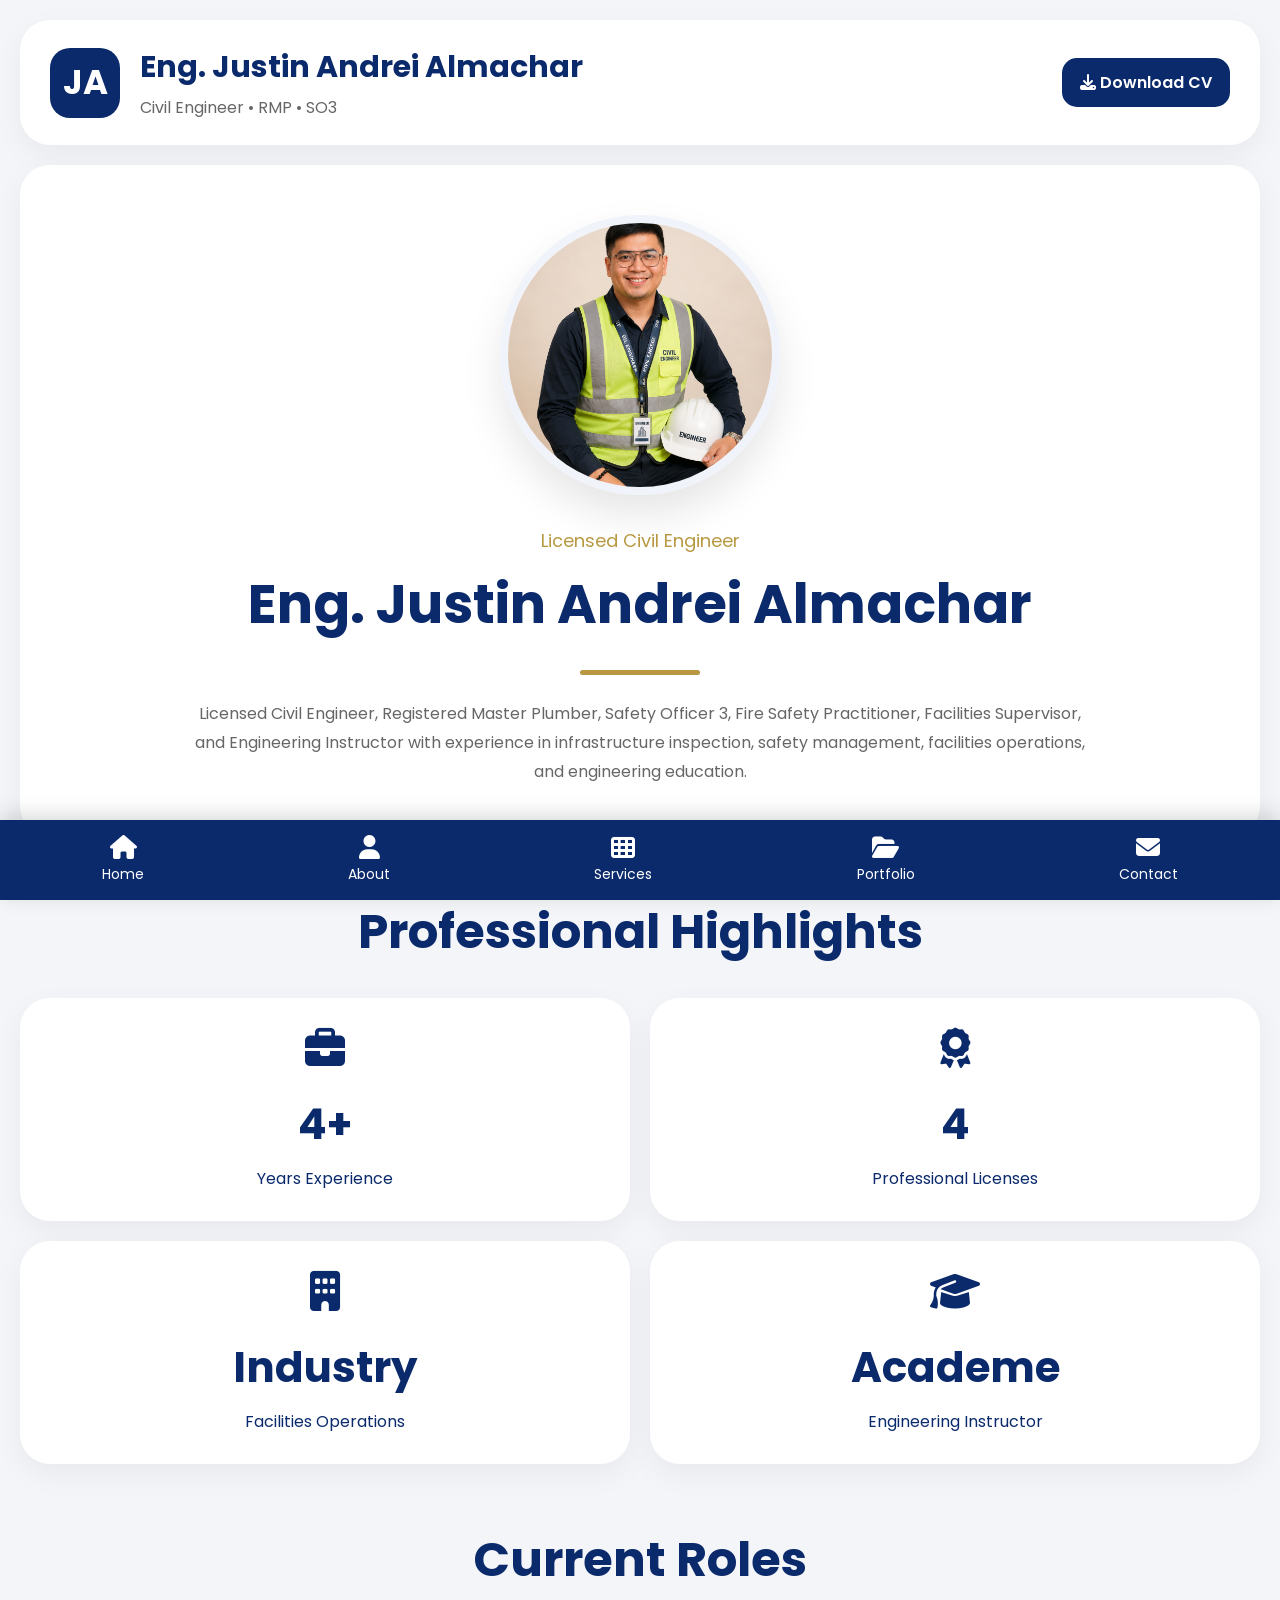
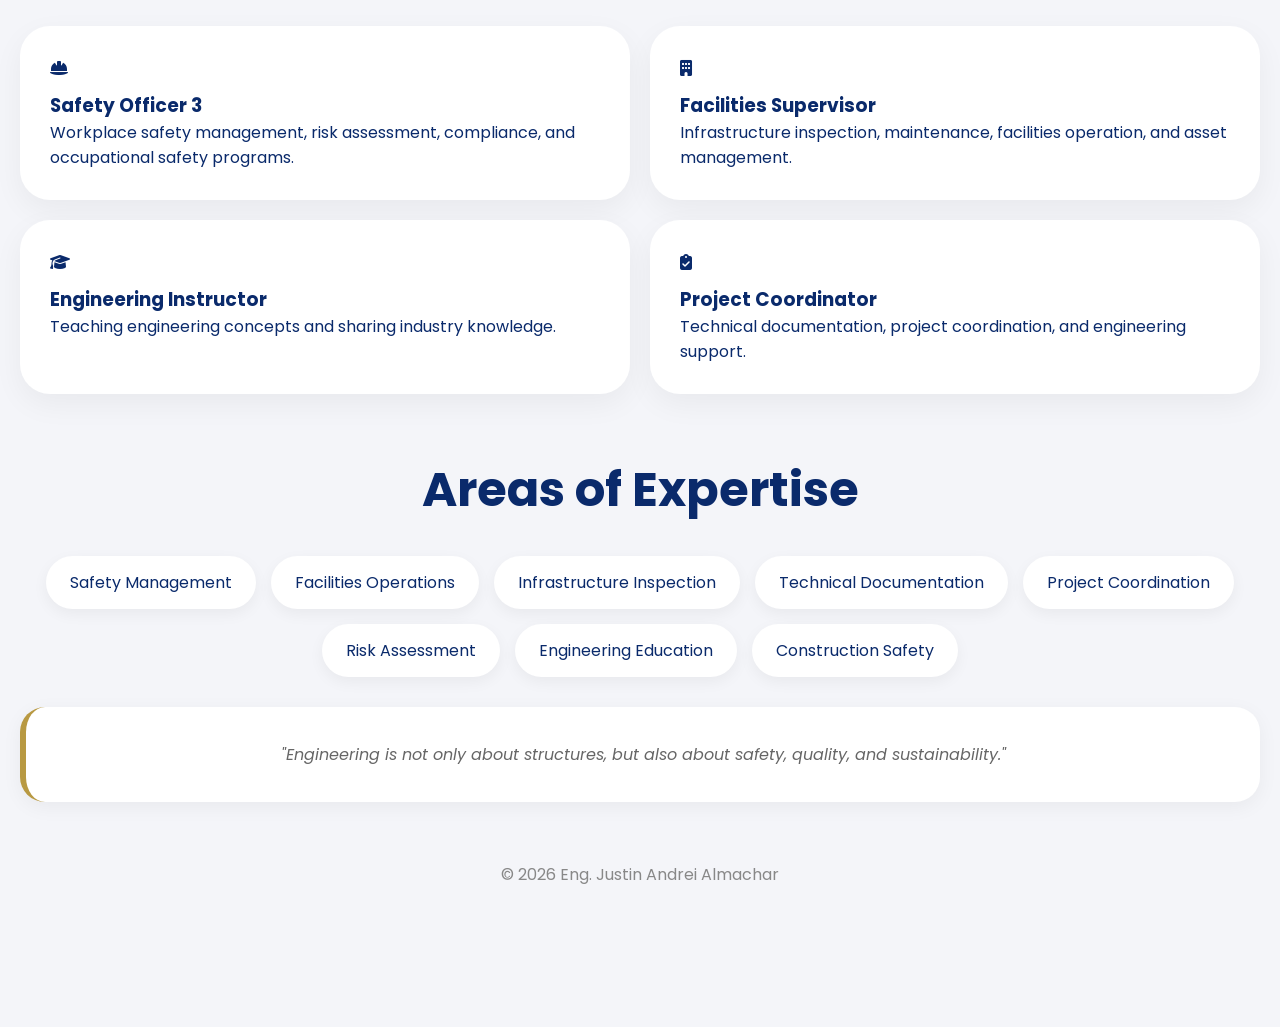
==== index.html @ 2a5babe4 "Add files via upload" ====
<!DOCTYPE html>
<html>
<head>

    <title>Eng. Justin Andrei Almachar</title>

    <meta name="viewport" content="width=device-width, initial-scale=1.0">

    <link rel="stylesheet" href="style.css">

    <link rel="stylesheet"
    href="https://cdnjs.cloudflare.com/ajax/libs/font-awesome/6.5.2/css/all.min.css">

</head>

<body>

<!-- HEADER -->

<header class="header">

    <div class="brand">

        <div class="logo">
            JA
        </div>

        <div class="header-info">
            <h1>Eng. Justin Andrei Almachar</h1>
            <p>Civil Engineer • RMP • SO3</p>
        </div>

    </div>

 <a href="Justin_Almachar_CV.pdf"
   target="_blank"
   class="cv-btn">
    <i class="fa-solid fa-download"></i>
    Download CV
</a>

</header>

<!-- HERO -->

<section class="hero-card fade">

    <div class="hero-image">
        <img src="Hero.png" alt="Engineer">
    </div>

    <p class="hero-small">
        Licensed Civil Engineer
    </p>

    <h2>Eng. Justin Andrei Almachar</h2>

    <div class="line"></div>

    <p class="description">
        Licensed Civil Engineer, Registered Master Plumber,
        Safety Officer 3, Fire Safety Practitioner,
        Facilities Supervisor, and Engineering Instructor
        with experience in infrastructure inspection,
        safety management, facilities operations,
        and engineering education.
    </p>

</section>

<!-- HIGHLIGHTS -->

<h2 class="section-title">
    Professional Highlights
</h2>

<div class="stats-container">

    <div class="stat-card">
        <i class="fas fa-briefcase"></i>
        <h3>4+</h3>
        <p>Years Experience</p>
    </div>

    <div class="stat-card">
        <i class="fas fa-award"></i>
        <h3>4</h3>
        <p>Professional Licenses</p>
    </div>

    <div class="stat-card">
        <i class="fas fa-building"></i>
        <h3>Industry</h3>
        <p>Facilities Operations</p>
    </div>

    <div class="stat-card">
        <i class="fas fa-graduation-cap"></i>
        <h3>Academe</h3>
        <p>Engineering Instructor</p>
    </div>

</div>

<!-- CURRENT ROLES -->

<h2 class="section-title">
    Current Roles
</h2>

<div class="grid">

    <div class="card">
        <i class="fas fa-hard-hat"></i>
        <h3>Safety Officer 3</h3>

        <p>
            Workplace safety management,
            risk assessment, compliance,
            and occupational safety programs.
        </p>
    </div>

    <div class="card">
        <i class="fas fa-building"></i>
        <h3>Facilities Supervisor</h3>

        <p>
            Infrastructure inspection,
            maintenance, facilities operation,
            and asset management.
        </p>
    </div>

    <div class="card">
        <i class="fas fa-graduation-cap"></i>
        <h3>Engineering Instructor</h3>

        <p>
            Teaching engineering concepts and
            sharing industry knowledge.
        </p>
    </div>

    <div class="card">
        <i class="fas fa-clipboard-check"></i>
        <h3>Project Coordinator</h3>

        <p>
            Technical documentation,
            project coordination,
            and engineering support.
        </p>
    </div>

</div>

<!-- EXPERTISE -->

<h2 class="section-title">
    Areas of Expertise
</h2>

<div class="skills">

    <div class="skill">Safety Management</div>

    <div class="skill">Facilities Operations</div>

    <div class="skill">Infrastructure Inspection</div>

    <div class="skill">Technical Documentation</div>

    <div class="skill">Project Coordination</div>

    <div class="skill">Risk Assessment</div>

    <div class="skill">Engineering Education</div>

    <div class="skill">Construction Safety</div>

</div>

<!-- QUOTE -->

<div class="quote">
    "Engineering is not only about structures, but also about safety, quality, and sustainability."
</div>

<!-- FOOTER -->

<div class="footer">
    © 2026 Eng. Justin Andrei Almachar
</div>

<!-- NAVIGATION -->

<nav class="bottom-nav">

    <a href="index.html">
        <i class="fas fa-home"></i>
        Home
    </a>

    <a href="about.html">
        <i class="fas fa-user"></i>
        About
    </a>

    <a href="services.html">
        <i class="fas fa-table-cells"></i>
        Services
    </a>

    <a href="portfolio.html">
        <i class="fas fa-folder-open"></i>
        Portfolio
    </a>

    <a href="contact.html">
        <i class="fas fa-envelope"></i>
        Contact
    </a>

</nav>

</body>
</html>
---- style.css ----
@import url('https://fonts.googleapis.com/css2?family=Poppins:wght@300;400;500;600;700;800&display=swap');

*{
    margin:0;
    padding:0;
    box-sizing:border-box;
    font-family:'Poppins',sans-serif;
}

body{
    background:#f4f5f9;
    color:#0a2a6b;
    padding-bottom:100px;
}

/* HEADER */

.header{
    background:#fff;
    margin:20px;
    padding:25px 30px;
    border-radius:30px;
    display:flex;
    justify-content:space-between;
    align-items:center;
    box-shadow:0 10px 30px rgba(0,0,0,0.05);
}

.brand{
    display:flex;
    align-items:center;
    gap:20px;
}

.logo{
    width:70px;
    height:70px;
    border-radius:20px;
    background:#0a2a6b;
    color:#fff;
    display:flex;
    align-items:center;
    justify-content:center;
    font-size:34px;
    font-weight:700;
}

.header-info h1{
    font-size:30px;
    color:#0a2a6b;
}

.header-info p{
    color:#666;
    margin-top:5px;
}

.cv-btn{
    background:#0a2a6b;
    color:#fff;
    padding:12px 18px;
    border-radius:15px;
    text-decoration:none;
    font-weight:600;
    font-size:16px;
    white-space:nowrap;
}

.cv-btn:hover{
    transform:translateY(-3px);
}

/* HERO */

.hero-card{
    background:#fff;
    margin:20px;
    padding:50px 30px;
    border-radius:30px;
    text-align:center;
    box-shadow:0 10px 30px rgba(0,0,0,0.05);
}

.hero-image img{
    width:280px;
    height:280px;
    border-radius:50%;
    object-fit:cover;
    border:8px solid #f0f3fa;
    box-shadow:0 20px 40px rgba(0,0,0,0.10);
    animation:float 4s ease-in-out infinite;
}

@keyframes float{
    0%{
        transform:translateY(0);
    }
    50%{
        transform:translateY(-15px);
    }
    100%{
        transform:translateY(0);
    }
}

.hero-small{
    color:#b89942;
    margin-top:25px;
    font-size:18px;
}

.hero-card h2{
    font-size:54px;
    margin-top:10px;
}

.line{
    width:120px;
    height:5px;
    background:#b89942;
    border-radius:30px;
    margin:25px auto;
}

.description{
    max-width:900px;
    margin:auto;
    color:#666;
    line-height:1.8;
}

/* TITLES */

.section-title{
    text-align:center;
    font-size:48px;
    color:#0a2a6b;
    margin:60px 0 30px;
    font-weight:700;
}

/* GRID */

.grid,
.services-grid,
.contact-grid,
.stats-container{
    display:grid;
    grid-template-columns:repeat(2,1fr);
    gap:20px;
    margin:20px;
}

/* CARDS */

.card,
.service-card,
.contact-card,
.stat-card{
    background:#fff;
    padding:30px;
    border-radius:30px;
    box-shadow:0 10px 30px rgba(0,0,0,0.05);
    transition:.3s;
}

.card:hover,
.service-card:hover,
.contact-card:hover,
.stat-card:hover{
    transform:translateY(-5px);
}

.card i,
.service-card i,
.stat-card i{
    color:#0a2a6b;
    margin-bottom:15px;
}

/* SERVICES */

.service-card{
    font-size:22px;
    font-weight:600;
    color:#0a2a6b;
}

/* STATS */

.stat-card{
    text-align:center;
}

.stat-card i{
    font-size:40px;
}

.stat-card h3{
    font-size:42px;
    margin:10px 0;
}

/* SKILLS */

.skills{
    display:flex;
    flex-wrap:wrap;
    gap:15px;
    justify-content:center;
    margin:30px 20px;
}

.skill{
    background:#fff;
    padding:14px 24px;
    border-radius:50px;
    box-shadow:0 5px 15px rgba(0,0,0,0.05);
}

/* PORTFOLIO */

.portfolio-hero{
    margin:20px;
}

.portfolio-hero img{
    width:100%;
    border-radius:30px;
    box-shadow:0 10px 30px rgba(0,0,0,0.08);
}

.gallery-grid{
    display:grid;
    grid-template-columns:repeat(auto-fit,minmax(350px,1fr));
    gap:20px;
    margin:20px;
}

.gallery-grid img{
    width:100%;
    height:320px;
    object-fit:cover;
    border-radius:30px;
    box-shadow:0 10px 30px rgba(0,0,0,0.10);
    transition:.4s;
}

.gallery-grid img:hover{
    transform:scale(1.03);
}

/* CONTACT */

.contact-card i{
    width:60px;
    height:60px;
    background:#eef2ff;
    border-radius:18px;
    display:flex;
    align-items:center;
    justify-content:center;
    font-size:24px;
    color:#0a2a6b;
    margin-bottom:20px;
}

.contact-card h3{
    font-size:28px;
    margin-bottom:10px;
}

.contact-card p{
    color:#666;
    margin-bottom:20px;
}

.contact-btn{
    display:inline-block;
    background:#0a2a6b;
    color:#fff;
    text-decoration:none;
    padding:14px 25px;
    border-radius:14px;
    font-weight:600;
    transition:.3s;
}

.contact-btn:hover{
    transform:translateY(-3px);
}

/* QUOTE */

.quote{
    background:#fff;
    margin:20px;
    padding:35px;
    border-left:6px solid #b89942;
    border-radius:25px;
    text-align:center;
    color:#666;
    font-style:italic;
    box-shadow:0 5px 20px rgba(0,0,0,0.05);
}

/* FOOTER */

.footer{
    text-align:center;
    color:#888;
    padding:40px 20px;
}

/* BOTTOM NAV */

.bottom-nav{
    position:fixed;
    bottom:0;
    left:0;
    right:0;
    background:#0a2a6b;
    display:flex;
    justify-content:space-around;
    padding:15px 0;
    z-index:999;
    box-shadow:0 -5px 20px rgba(0,0,0,0.15);
}

.bottom-nav a{
    color:#fff;
    text-decoration:none;
    display:flex;
    flex-direction:column;
    align-items:center;
    font-size:14px;
}

.bottom-nav i{
    font-size:24px;
    margin-bottom:5px;
}

/* MOBILE */

@media(max-width:768px){

    .header{
        flex-direction:column;
        text-align:center;
        gap:20px;
    }

    .brand{
        flex-direction:column;
    }

    .header-info h1{
        font-size:22px;
    }

    .hero-card h2{
        font-size:36px;
    }

    .hero-image img{
        width:220px;
        height:220px;
    }

    .section-title{
        font-size:36px;
    }

    .grid,
    .services-grid,
    .contact-grid,
    .stats-container,
    .gallery-grid{
        grid-template-columns:1fr;
    }

    .gallery-grid img{
        height:250px;
    }

    .cv-btn{
        width:100%;
        text-align:center;
    }
}
.gallery-card{
    background:#fff;
    border-radius:30px;
    overflow:hidden;
    box-shadow:0 10px 30px rgba(0,0,0,0.08);
    transition:0.3s;
}

.gallery-card:hover{
    transform:translateY(-10px);
}

.gallery-card img{
    width:100%;
    height:280px;
    object-fit:cover;
}

.gallery-card h3{
    padding:20px 20px 10px;
    color:#0a2a6b;
}

.gallery-card p{
    padding:0 20px 25px;
    color:#666;
}

.floating{
    animation:float 4s ease-in-out infinite;
}

@keyframes float{
    0%{
        transform:translateY(0px);
    }
    50%{
        transform:translateY(-10px);
    }
    100%{
        transform:translateY(0px);
    }
}
.contact-card{
    text-decoration:none;
    color:#0a2a6b;
    transition:0.3s;
    cursor:pointer;
}

.contact-card:hover{
    transform:translateY(-10px);
    box-shadow:0 20px 40px rgba(0,0,0,0.1);
}

.contact-action{
    display:block;
    margin-top:15px;
    color:#b89942;
    font-weight:600;
}

.hero-image img{
    animation:float 4s ease-in-out infinite;
}

@keyframes float{

    0%{
        transform:translateY(0);
    }

    50%{
        transform:translateY(-15px);
    }

    100%{
        transform:translateY(0);
    }

}
@media (max-width:768px){

    .header{
        padding:20px;
    }

    .brand{
        gap:12px;
    }

    .logo{
        width:65px;
        height:65px;
        font-size:32px;
    }

    .header-info h1{
        font-size:22px;
        line-height:1.2;
    }

    .header-info p{
        font-size:15px;
    }

    .cv-btn{
        padding:10px 14px;
        font-size:14px;
    }

}
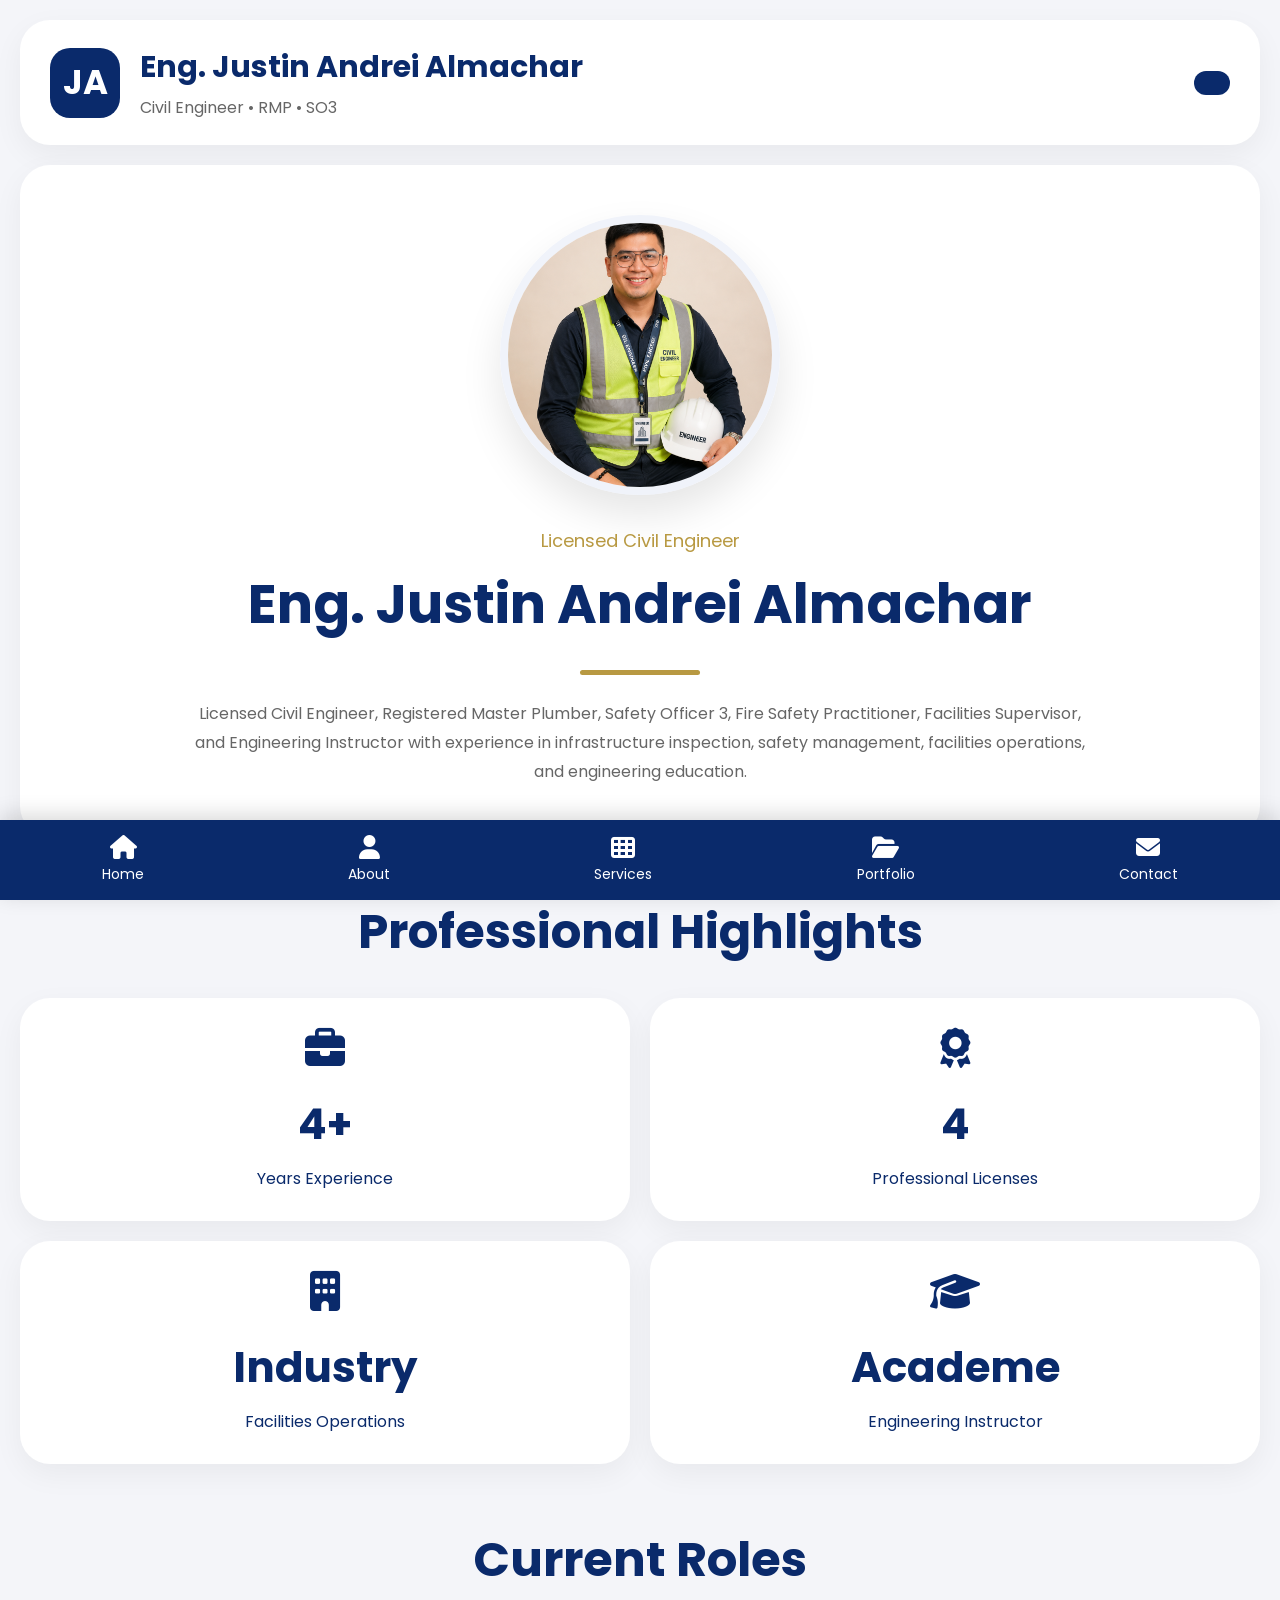
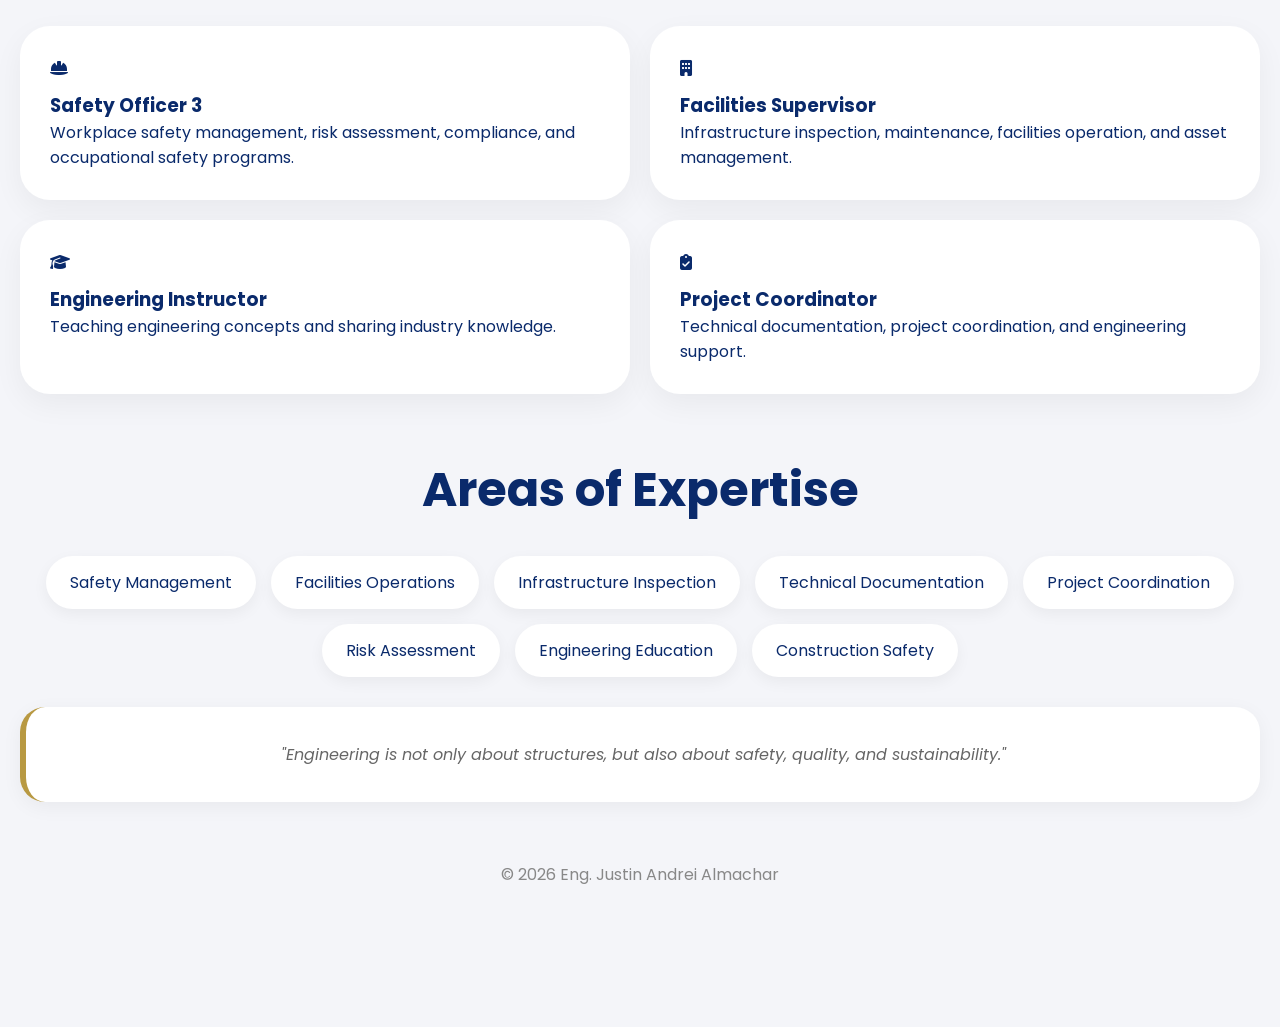
==== commit 55fdcd65: "Update index.html" ====
--- a/index.html
+++ b/index.html
@@ -32,13 +32,10 @@
 
     </div>
 
- <a href="Justin_Almachar_CV.pdf"
-   target="_blank"
+ <a href="Justin_Almachar_cv.pdf"
+   download
    class="cv-btn">
-    <i class="fa-solid fa-download"></i>
-    Download CV
 </a>
-
 </header>
 
 <!-- HERO -->
@@ -225,4 +222,4 @@
 </nav>
 
 </body>
-</html>+</html>
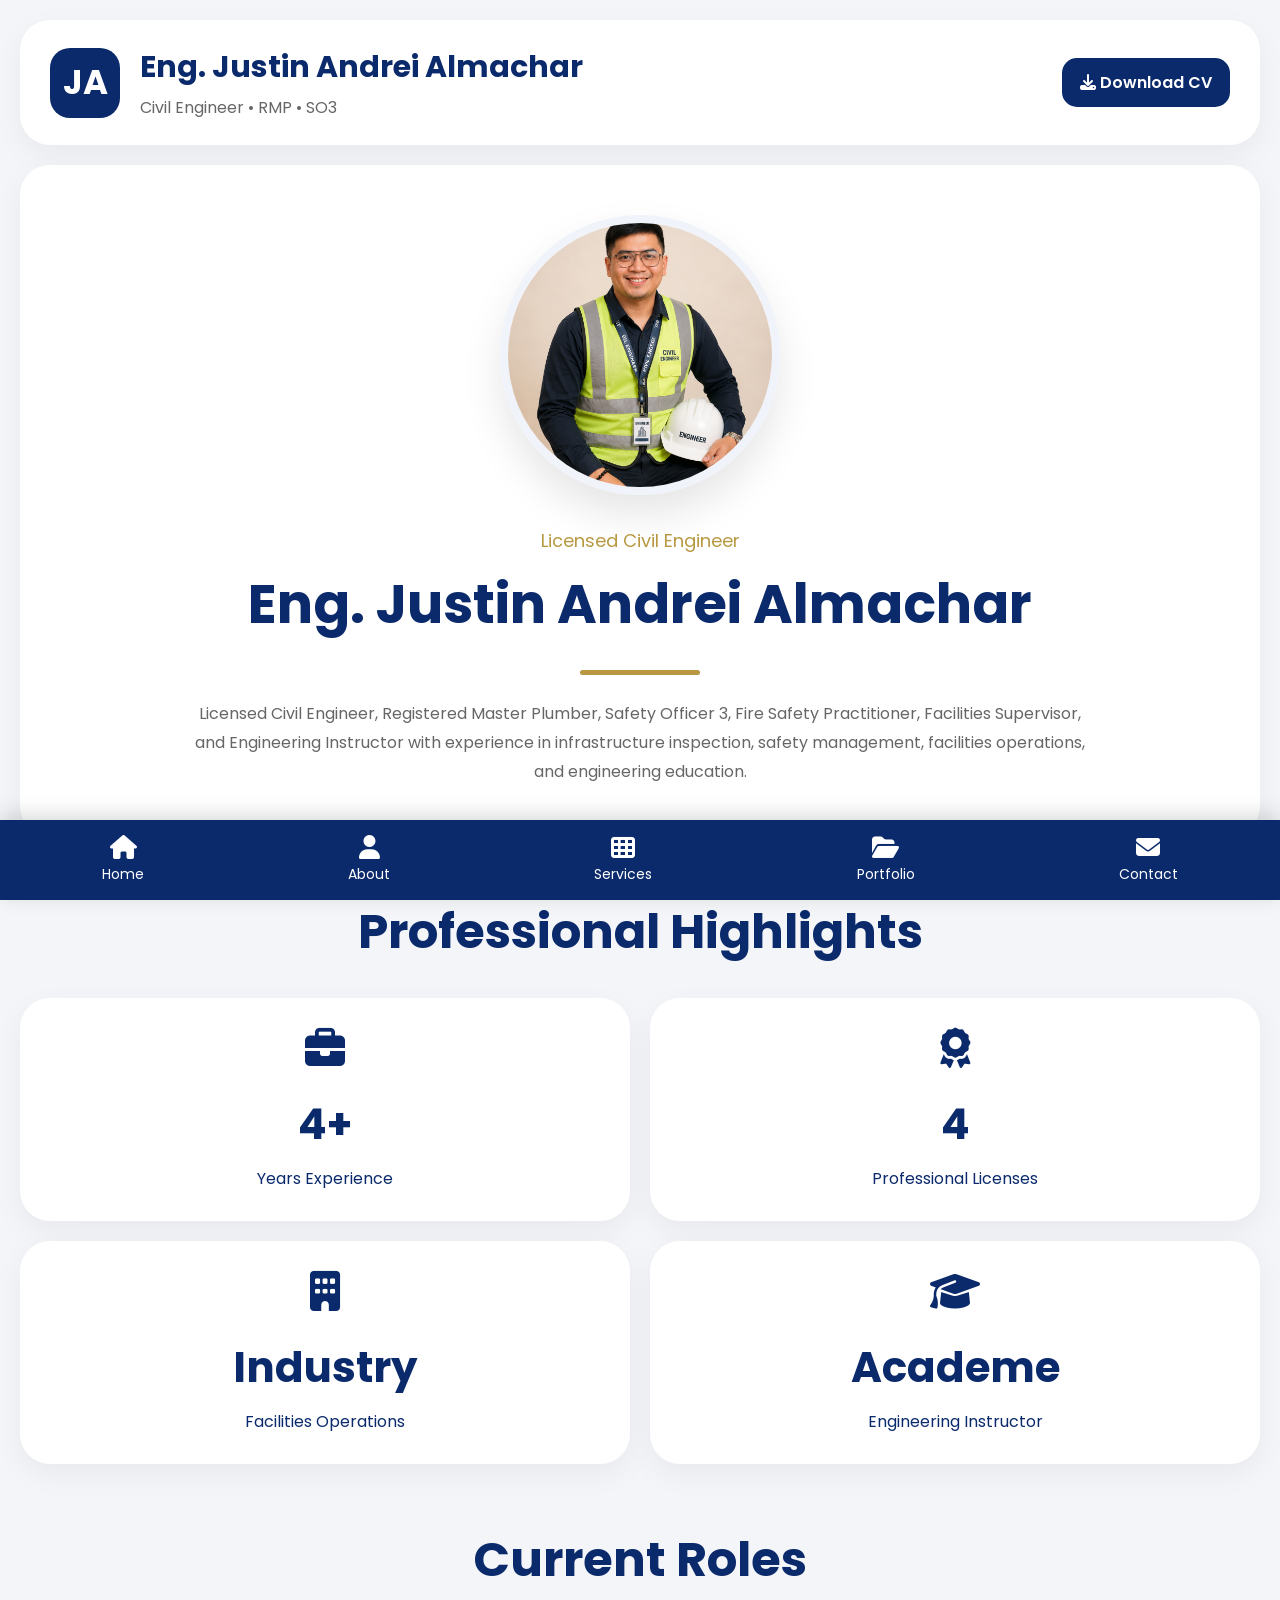
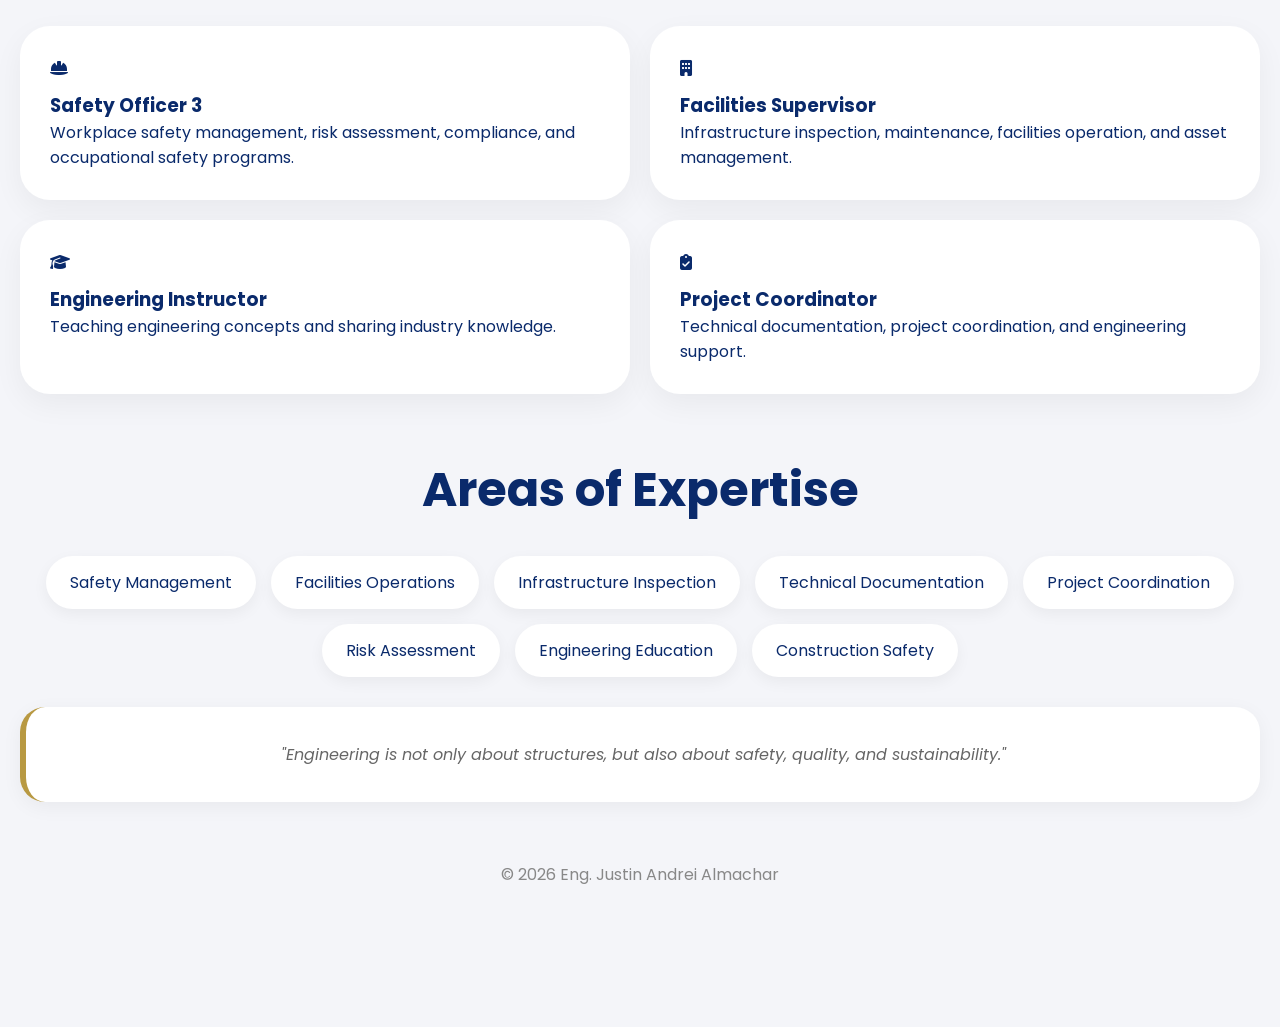
==== commit eb61d915: "Fix CV link and add target attribute" ====
--- a/index.html
+++ b/index.html
@@ -32,9 +32,11 @@
 
     </div>
 
- <a href="Justin_Almachar_cv.pdf"
-   download
+<a href="Justin_Almachar_CV.pdf"
+   target="_blank"
    class="cv-btn">
+    <i class="fa-solid fa-download"></i>
+    Download CV
 </a>
 </header>
 
